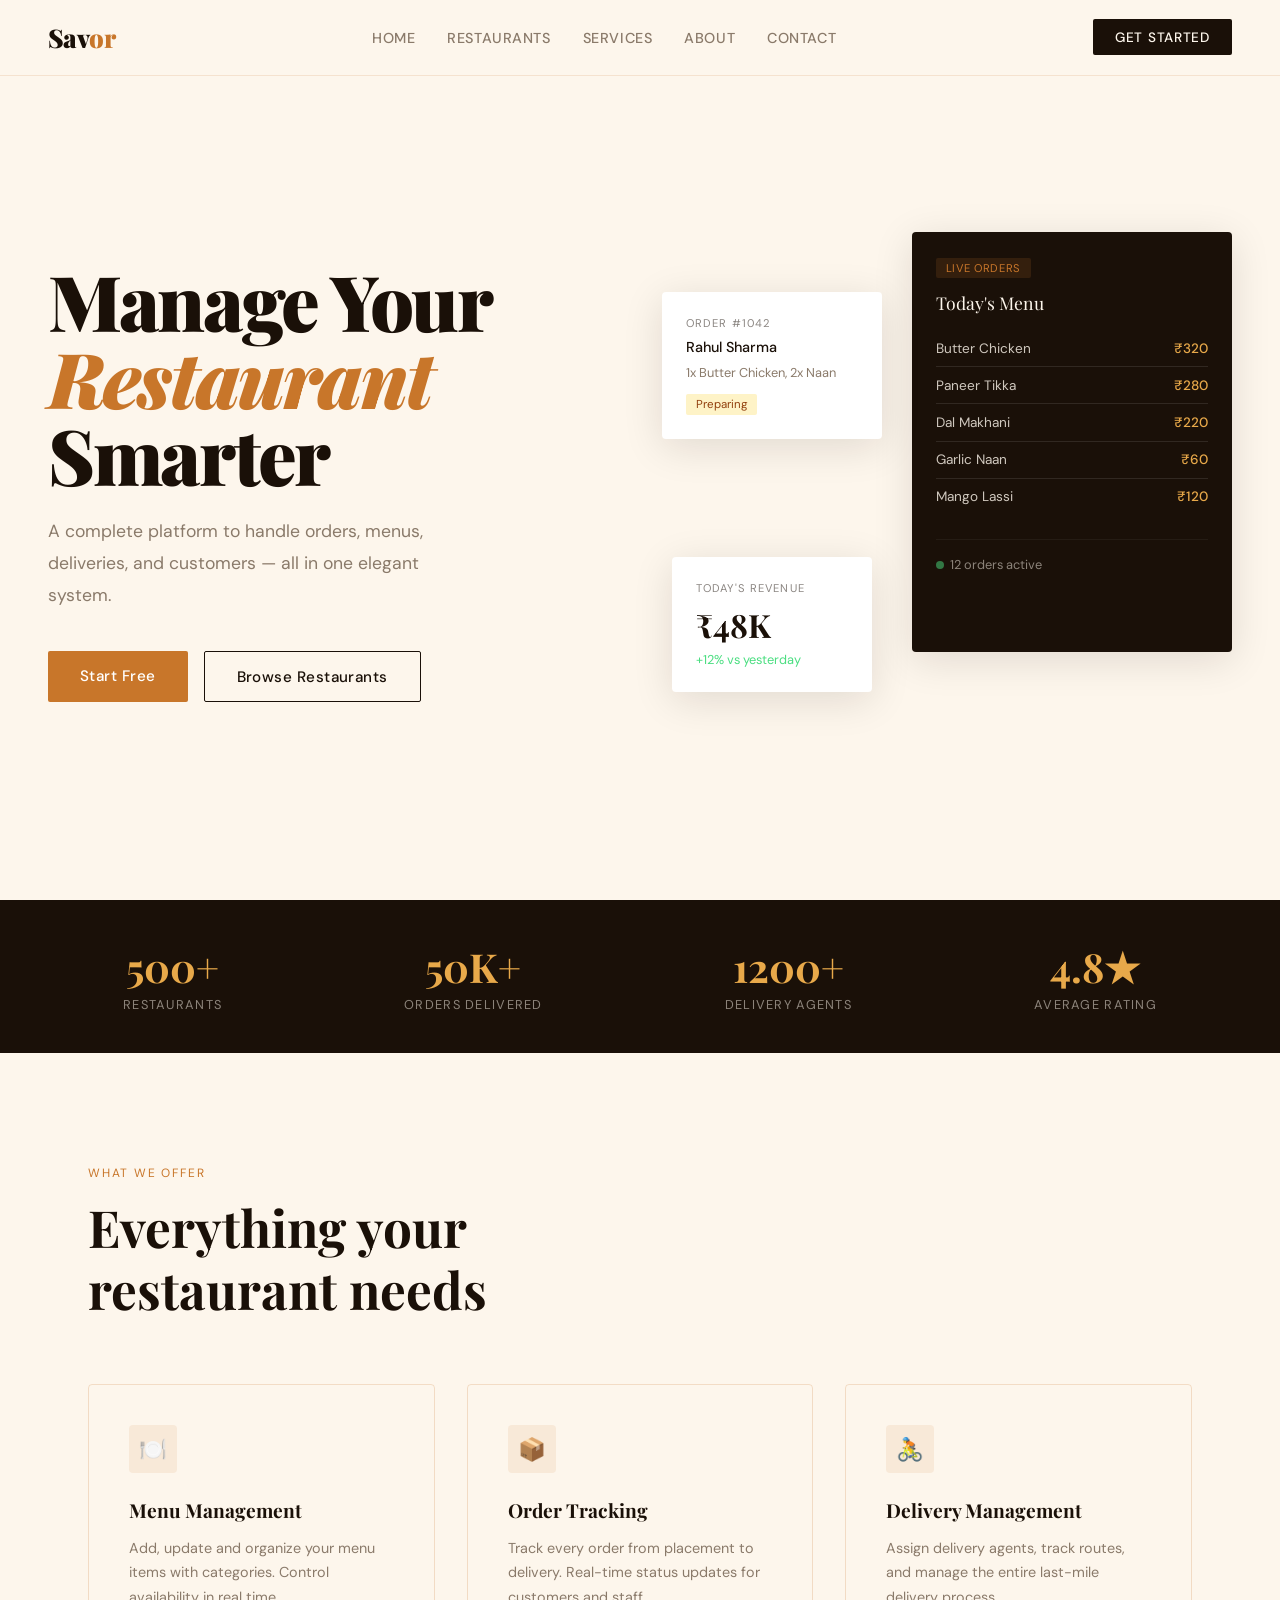
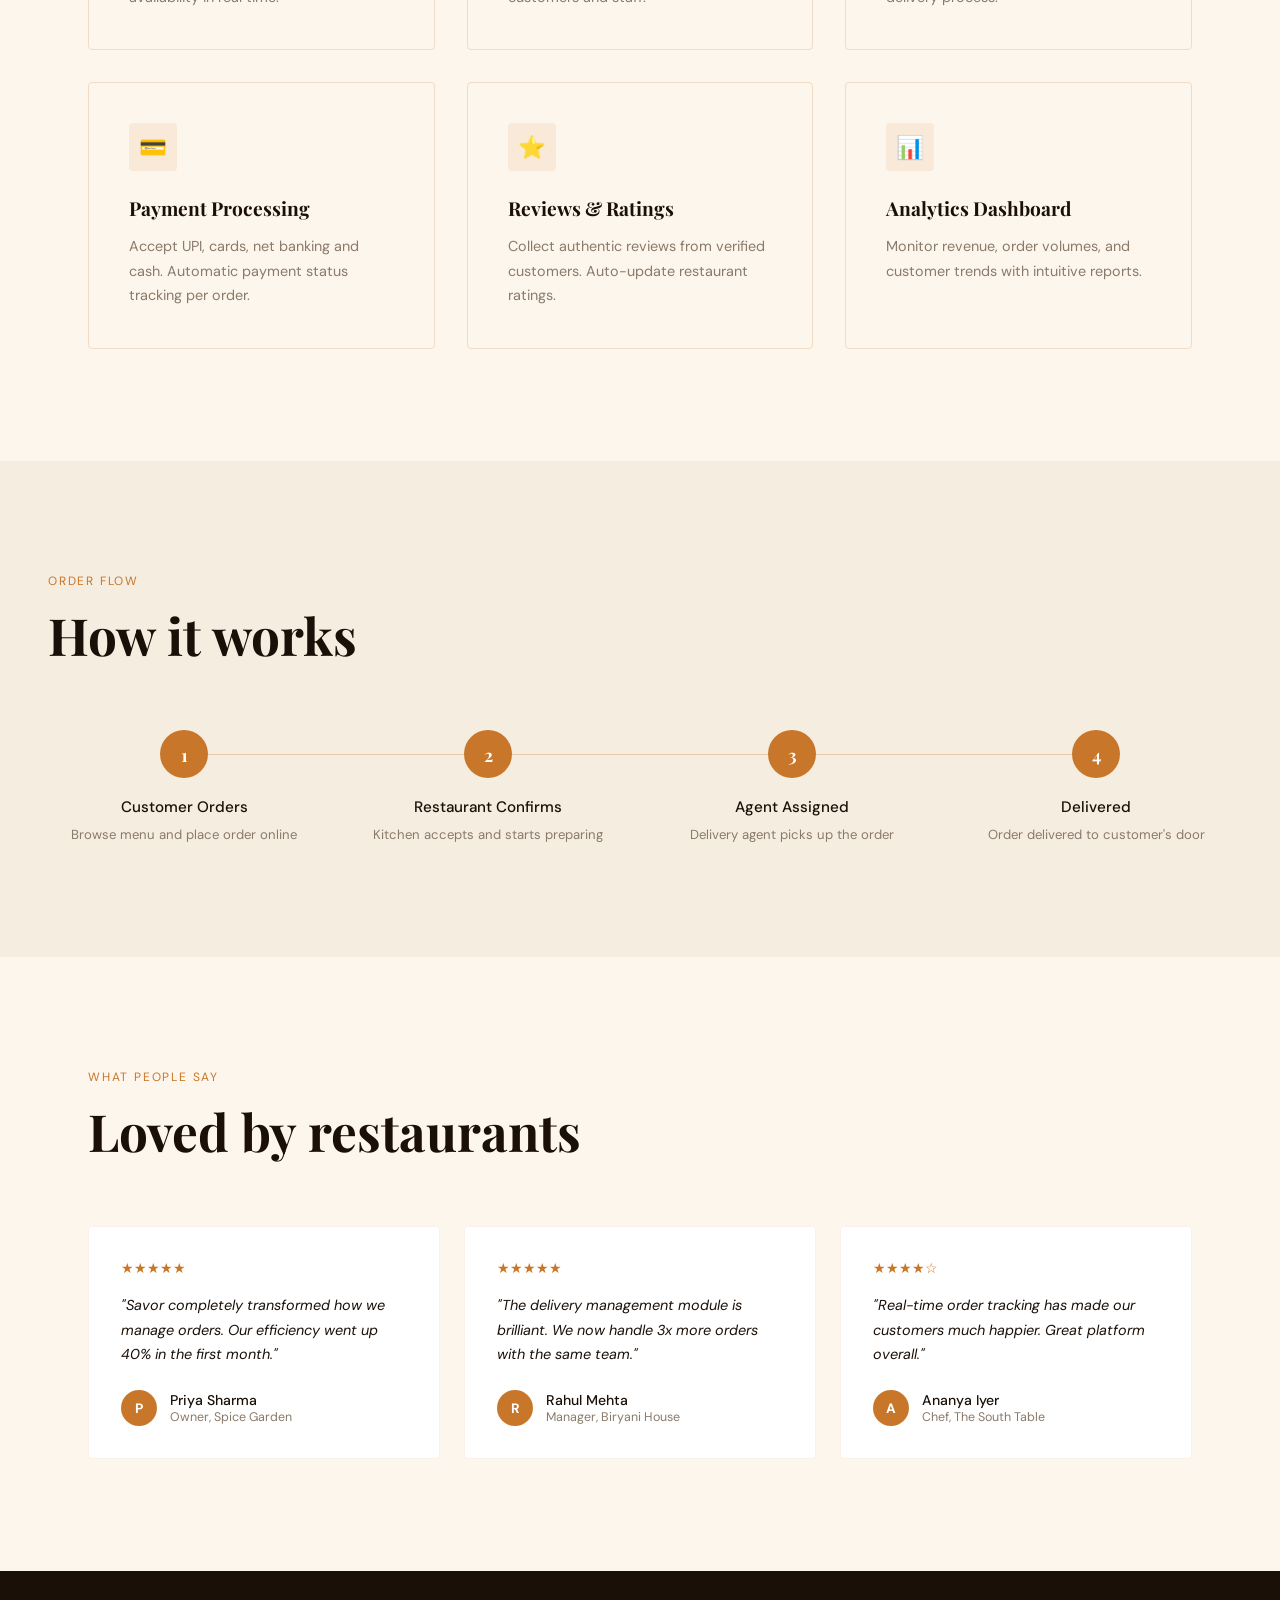
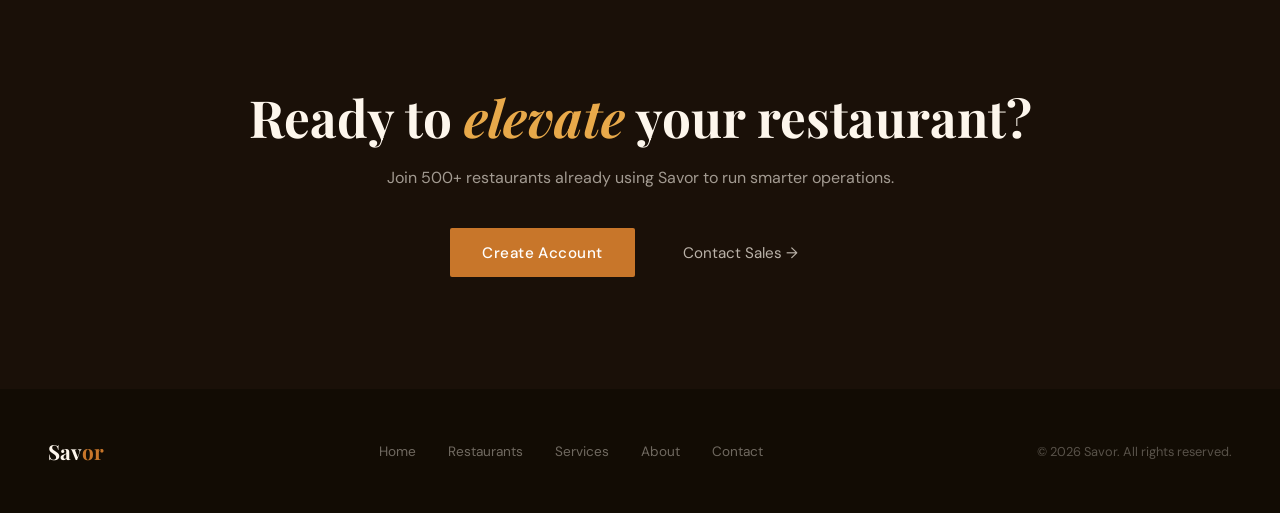
==== restaurant/src/main/resources/static/index.html @ 59500371 "Added UI." ====
<!DOCTYPE html>
<html lang="en">
<head>
<meta charset="UTF-8">
<meta name="viewport" content="width=device-width, initial-scale=1.0">
<title>Savor — Restaurant Management</title>
<link href="https://fonts.googleapis.com/css2?family=Playfair+Display:wght@400;700;900&family=DM+Sans:wght@300;400;500&display=swap" rel="stylesheet">
<style>
*{margin:0;padding:0;box-sizing:border-box}
:root{
  --cream:#FDF6EC;--dark:#1A1008;--amber:#C8762A;--amber-light:#E8A94A;
  --rust:#8B3A1A;--sage:#4A6741;--warm-gray:#8A7A6A;
  --font-display:'Playfair Display',serif;--font-body:'DM Sans',sans-serif;
}
html{scroll-behavior:smooth}
body{background:var(--cream);color:var(--dark);font-family:var(--font-body);overflow-x:hidden}

/* NAV */
nav{position:fixed;top:0;left:0;right:0;z-index:100;padding:1.2rem 3rem;display:flex;justify-content:space-between;align-items:center;background:rgba(253,246,236,0.92);backdrop-filter:blur(12px);border-bottom:1px solid rgba(200,118,42,0.15)}
.nav-logo{font-family:var(--font-display);font-size:1.6rem;font-weight:900;color:var(--dark);letter-spacing:-0.02em}
.nav-logo span{color:var(--amber)}
.nav-links{display:flex;gap:2rem;list-style:none}
.nav-links a{text-decoration:none;color:var(--warm-gray);font-size:0.9rem;font-weight:500;letter-spacing:0.04em;text-transform:uppercase;transition:color 0.2s}
.nav-links a:hover{color:var(--amber)}
.nav-cta{background:var(--dark);color:var(--cream);padding:0.6rem 1.4rem;border-radius:2px;font-size:0.85rem;font-weight:500;text-decoration:none;letter-spacing:0.05em;text-transform:uppercase;transition:background 0.2s}
.nav-cta:hover{background:var(--amber)}

/* HERO */
.hero{min-height:100vh;display:grid;grid-template-columns:1fr 1fr;padding:8rem 3rem 4rem;gap:4rem;align-items:center}
.hero-text h1{font-family:var(--font-display);font-size:clamp(3rem,6vw,5.5rem);font-weight:900;line-height:1.0;letter-spacing:-0.03em;margin-bottom:1.5rem}
.hero-text h1 em{font-style:italic;color:var(--amber);display:block}
.hero-text p{color:var(--warm-gray);font-size:1.1rem;line-height:1.8;max-width:420px;margin-bottom:2.5rem}
.hero-btns{display:flex;gap:1rem}
.btn-primary{background:var(--amber);color:white;padding:0.9rem 2rem;border-radius:2px;text-decoration:none;font-weight:500;letter-spacing:0.03em;font-size:0.95rem;transition:background 0.2s}
.btn-primary:hover{background:var(--rust)}
.btn-outline{border:1.5px solid var(--dark);color:var(--dark);padding:0.9rem 2rem;border-radius:2px;text-decoration:none;font-weight:500;letter-spacing:0.03em;font-size:0.95rem;transition:all 0.2s}
.btn-outline:hover{background:var(--dark);color:var(--cream)}
.hero-visual{position:relative;height:500px}
.hero-card{position:absolute;background:white;border-radius:4px;padding:1.5rem;box-shadow:0 8px 40px rgba(26,16,8,0.12)}
.hero-card.main{top:0;right:0;width:320px;height:420px;background:var(--dark);color:var(--cream)}
.hero-card.stat{bottom:40px;left:0;width:200px}
.hero-card.order{top:60px;left:-10px;width:220px}
.card-label{font-size:0.7rem;text-transform:uppercase;letter-spacing:0.1em;opacity:0.5;margin-bottom:0.5rem}
.card-value{font-family:var(--font-display);font-size:2rem;font-weight:700}
.card-tag{display:inline-block;background:rgba(200,118,42,0.15);color:var(--amber);font-size:0.7rem;padding:0.2rem 0.6rem;border-radius:2px;margin-bottom:0.8rem;letter-spacing:0.06em;text-transform:uppercase}
.menu-preview{margin-top:1rem}
.menu-item-p{display:flex;justify-content:space-between;align-items:center;padding:0.6rem 0;border-bottom:1px solid rgba(255,255,255,0.1)}
.menu-item-p:last-child{border-bottom:none}
.m-name{font-size:0.85rem;opacity:0.8}
.m-price{font-size:0.85rem;color:var(--amber-light);font-weight:500}
.status-dot{width:8px;height:8px;border-radius:50%;background:#4ade80;display:inline-block;margin-right:0.4rem}

/* STATS BAR */
.stats-bar{background:var(--dark);padding:2.5rem 3rem;display:flex;justify-content:space-around;gap:2rem}
.stat-item{text-align:center;color:var(--cream)}
.stat-num{font-family:var(--font-display);font-size:2.5rem;font-weight:700;color:var(--amber-light)}
.stat-label{font-size:0.8rem;text-transform:uppercase;letter-spacing:0.1em;opacity:0.5;margin-top:0.2rem}

/* FEATURES */
.features{padding:7rem 3rem;max-width:1200px;margin:0 auto}
.section-tag{font-size:0.75rem;text-transform:uppercase;letter-spacing:0.15em;color:var(--amber);margin-bottom:1rem}
.section-title{font-family:var(--font-display);font-size:clamp(2rem,4vw,3.2rem);font-weight:700;margin-bottom:4rem;max-width:500px;line-height:1.2}
.features-grid{display:grid;grid-template-columns:repeat(3,1fr);gap:2rem}
.feature-card{padding:2.5rem;border:1px solid rgba(200,118,42,0.2);border-radius:4px;transition:border-color 0.3s,transform 0.3s}
.feature-card:hover{border-color:var(--amber);transform:translateY(-4px)}
.feature-icon{width:48px;height:48px;background:rgba(200,118,42,0.1);border-radius:4px;display:flex;align-items:center;justify-content:center;margin-bottom:1.5rem;font-size:1.4rem}
.feature-title{font-family:var(--font-display);font-size:1.2rem;font-weight:700;margin-bottom:0.8rem}
.feature-desc{color:var(--warm-gray);font-size:0.9rem;line-height:1.7}

/* HOW IT WORKS */
.how{background:#F5EDE0;padding:7rem 3rem}
.how-inner{max-width:1200px;margin:0 auto}
.steps{display:grid;grid-template-columns:repeat(4,1fr);gap:2rem;margin-top:4rem;position:relative}
.steps::before{content:'';position:absolute;top:24px;left:10%;right:10%;height:1px;background:rgba(200,118,42,0.3);z-index:0}
.step{text-align:center;position:relative;z-index:1}
.step-num{width:48px;height:48px;border-radius:50%;background:var(--amber);color:white;font-family:var(--font-display);font-weight:700;font-size:1.1rem;display:flex;align-items:center;justify-content:center;margin:0 auto 1.2rem}
.step-title{font-weight:500;margin-bottom:0.4rem;font-size:0.95rem}
.step-desc{color:var(--warm-gray);font-size:0.82rem;line-height:1.6}

/* TESTIMONIALS */
.testimonials{padding:7rem 3rem;max-width:1200px;margin:0 auto}
.testi-grid{display:grid;grid-template-columns:repeat(3,1fr);gap:1.5rem;margin-top:4rem}
.testi-card{background:white;padding:2rem;border-radius:4px;border:1px solid rgba(200,118,42,0.1)}
.stars{color:var(--amber);font-size:0.9rem;margin-bottom:1rem}
.testi-text{color:var(--dark);font-size:0.9rem;line-height:1.7;margin-bottom:1.5rem;font-style:italic}
.testi-author{display:flex;align-items:center;gap:0.8rem}
.testi-avatar{width:36px;height:36px;border-radius:50%;background:var(--amber);display:flex;align-items:center;justify-content:center;color:white;font-weight:700;font-size:0.85rem}
.testi-name{font-weight:500;font-size:0.88rem}
.testi-role{color:var(--warm-gray);font-size:0.78rem}

/* CTA */
.cta-section{background:var(--dark);padding:7rem 3rem;text-align:center}
.cta-section h2{font-family:var(--font-display);font-size:clamp(2rem,4vw,3.5rem);color:var(--cream);margin-bottom:1rem}
.cta-section h2 em{color:var(--amber-light);font-style:italic}
.cta-section p{color:rgba(253,246,236,0.6);margin-bottom:2.5rem;font-size:1rem}
.cta-btns{display:flex;gap:1rem;justify-content:center}

/* FOOTER */
footer{background:#120C04;padding:3rem;display:flex;justify-content:space-between;align-items:center}
.footer-logo{font-family:var(--font-display);font-size:1.3rem;font-weight:700;color:var(--cream)}
.footer-logo span{color:var(--amber)}
.footer-links{display:flex;gap:2rem}
.footer-links a{color:rgba(253,246,236,0.4);text-decoration:none;font-size:0.85rem;transition:color 0.2s}
.footer-links a:hover{color:var(--amber)}
.footer-copy{color:rgba(253,246,236,0.3);font-size:0.8rem}

@keyframes fadeUp{from{opacity:0;transform:translateY(30px)}to{opacity:1;transform:translateY(0)}}
.hero-text{animation:fadeUp 0.8s ease forwards}
.hero-visual{animation:fadeUp 0.8s 0.2s ease forwards;opacity:0}
</style>
</head>
<body>

<nav>
  <div class="nav-logo">Sav<span>or</span></div>
  <ul class="nav-links">
    <li><a href="index.html">Home</a></li>
    <li><a href="restaurants.html">Restaurants</a></li>
    <li><a href="services.html">Services</a></li>
    <li><a href="about.html">About</a></li>
    <li><a href="contact.html">Contact</a></li>
  </ul>
  <a href="register.html" class="nav-cta">Get Started</a>
</nav>

<section class="hero">
  <div class="hero-text">
    <h1>Manage Your <em>Restaurant</em> Smarter</h1>
    <p>A complete platform to handle orders, menus, deliveries, and customers — all in one elegant system.</p>
    <div class="hero-btns">
      <a href="register.html" class="btn-primary">Start Free</a>
      <a href="restaurants.html" class="btn-outline">Browse Restaurants</a>
    </div>
  </div>
  <div class="hero-visual">
    <div class="hero-card main">
      <div class="card-tag">Live Orders</div>
      <div style="font-family:'Playfair Display',serif;font-size:1.1rem;margin-bottom:1rem">Today's Menu</div>
      <div class="menu-preview">
        <div class="menu-item-p"><span class="m-name">Butter Chicken</span><span class="m-price">₹320</span></div>
        <div class="menu-item-p"><span class="m-name">Paneer Tikka</span><span class="m-price">₹280</span></div>
        <div class="menu-item-p"><span class="m-name">Dal Makhani</span><span class="m-price">₹220</span></div>
        <div class="menu-item-p"><span class="m-name">Garlic Naan</span><span class="m-price">₹60</span></div>
        <div class="menu-item-p"><span class="m-name">Mango Lassi</span><span class="m-price">₹120</span></div>
      </div>
      <div style="margin-top:1.5rem;padding-top:1rem;border-top:1px solid rgba(255,255,255,0.1);font-size:0.8rem;opacity:0.5"><span class="status-dot"></span>12 orders active</div>
    </div>
    <div class="hero-card stat">
      <div class="card-label">Today's Revenue</div>
      <div class="card-value">₹48K</div>
      <div style="font-size:0.8rem;color:#4ade80;margin-top:0.3rem">+12% vs yesterday</div>
    </div>
    <div class="hero-card order">
      <div class="card-label">Order #1042</div>
      <div style="font-size:0.9rem;font-weight:500;margin-bottom:0.5rem">Rahul Sharma</div>
      <div style="font-size:0.8rem;color:var(--warm-gray)">1x Butter Chicken, 2x Naan</div>
      <div style="margin-top:0.8rem;display:inline-block;background:#FEF3C7;color:#92400E;font-size:0.72rem;padding:0.2rem 0.6rem;border-radius:2px">Preparing</div>
    </div>
  </div>
</section>

<div class="stats-bar">
  <div class="stat-item"><div class="stat-num">500+</div><div class="stat-label">Restaurants</div></div>
  <div class="stat-item"><div class="stat-num">50K+</div><div class="stat-label">Orders Delivered</div></div>
  <div class="stat-item"><div class="stat-num">1200+</div><div class="stat-label">Delivery Agents</div></div>
  <div class="stat-item"><div class="stat-num">4.8★</div><div class="stat-label">Average Rating</div></div>
</div>

<section class="features">
  <div class="section-tag">What We Offer</div>
  <h2 class="section-title">Everything your restaurant needs</h2>
  <div class="features-grid">
    <div class="feature-card">
      <div class="feature-icon">🍽️</div>
      <div class="feature-title">Menu Management</div>
      <p class="feature-desc">Add, update and organize your menu items with categories. Control availability in real time.</p>
    </div>
    <div class="feature-card">
      <div class="feature-icon">📦</div>
      <div class="feature-title">Order Tracking</div>
      <p class="feature-desc">Track every order from placement to delivery. Real-time status updates for customers and staff.</p>
    </div>
    <div class="feature-card">
      <div class="feature-icon">🚴</div>
      <div class="feature-title">Delivery Management</div>
      <p class="feature-desc">Assign delivery agents, track routes, and manage the entire last-mile delivery process.</p>
    </div>
    <div class="feature-card">
      <div class="feature-icon">💳</div>
      <div class="feature-title">Payment Processing</div>
      <p class="feature-desc">Accept UPI, cards, net banking and cash. Automatic payment status tracking per order.</p>
    </div>
    <div class="feature-card">
      <div class="feature-icon">⭐</div>
      <div class="feature-title">Reviews & Ratings</div>
      <p class="feature-desc">Collect authentic reviews from verified customers. Auto-update restaurant ratings.</p>
    </div>
    <div class="feature-card">
      <div class="feature-icon">📊</div>
      <div class="feature-title">Analytics Dashboard</div>
      <p class="feature-desc">Monitor revenue, order volumes, and customer trends with intuitive reports.</p>
    </div>
  </div>
</section>

<section class="how">
  <div class="how-inner">
    <div class="section-tag">Order Flow</div>
    <h2 class="section-title">How it works</h2>
    <div class="steps">
      <div class="step"><div class="step-num">1</div><div class="step-title">Customer Orders</div><p class="step-desc">Browse menu and place order online</p></div>
      <div class="step"><div class="step-num">2</div><div class="step-title">Restaurant Confirms</div><p class="step-desc">Kitchen accepts and starts preparing</p></div>
      <div class="step"><div class="step-num">3</div><div class="step-title">Agent Assigned</div><p class="step-desc">Delivery agent picks up the order</p></div>
      <div class="step"><div class="step-num">4</div><div class="step-title">Delivered</div><p class="step-desc">Order delivered to customer's door</p></div>
    </div>
  </div>
</section>

<section class="testimonials">
  <div class="section-tag">What People Say</div>
  <h2 class="section-title">Loved by restaurants</h2>
  <div class="testi-grid">
    <div class="testi-card">
      <div class="stars">★★★★★</div>
      <p class="testi-text">"Savor completely transformed how we manage orders. Our efficiency went up 40% in the first month."</p>
      <div class="testi-author"><div class="testi-avatar">P</div><div><div class="testi-name">Priya Sharma</div><div class="testi-role">Owner, Spice Garden</div></div></div>
    </div>
    <div class="testi-card">
      <div class="stars">★★★★★</div>
      <p class="testi-text">"The delivery management module is brilliant. We now handle 3x more orders with the same team."</p>
      <div class="testi-author"><div class="testi-avatar">R</div><div><div class="testi-name">Rahul Mehta</div><div class="testi-role">Manager, Biryani House</div></div></div>
    </div>
    <div class="testi-card">
      <div class="stars">★★★★☆</div>
      <p class="testi-text">"Real-time order tracking has made our customers much happier. Great platform overall."</p>
      <div class="testi-author"><div class="testi-avatar">A</div><div><div class="testi-name">Ananya Iyer</div><div class="testi-role">Chef, The South Table</div></div></div>
    </div>
  </div>
</section>

<section class="cta-section">
  <h2>Ready to <em>elevate</em> your restaurant?</h2>
  <p>Join 500+ restaurants already using Savor to run smarter operations.</p>
  <div class="cta-btns">
    <a href="register.html" class="btn-primary">Create Account</a>
    <a href="contact.html" style="color:rgba(253,246,236,0.7);padding:0.9rem 2rem;text-decoration:none;font-size:0.95rem">Contact Sales →</a>
  </div>
</section>

<footer>
  <div class="footer-logo">Sav<span>or</span></div>
  <div class="footer-links">
    <a href="index.html">Home</a>
    <a href="restaurants.html">Restaurants</a>
    <a href="services.html">Services</a>
    <a href="about.html">About</a>
    <a href="contact.html">Contact</a>
  </div>
  <div class="footer-copy">© 2026 Savor. All rights reserved.</div>
</footer>

</body>
</html>
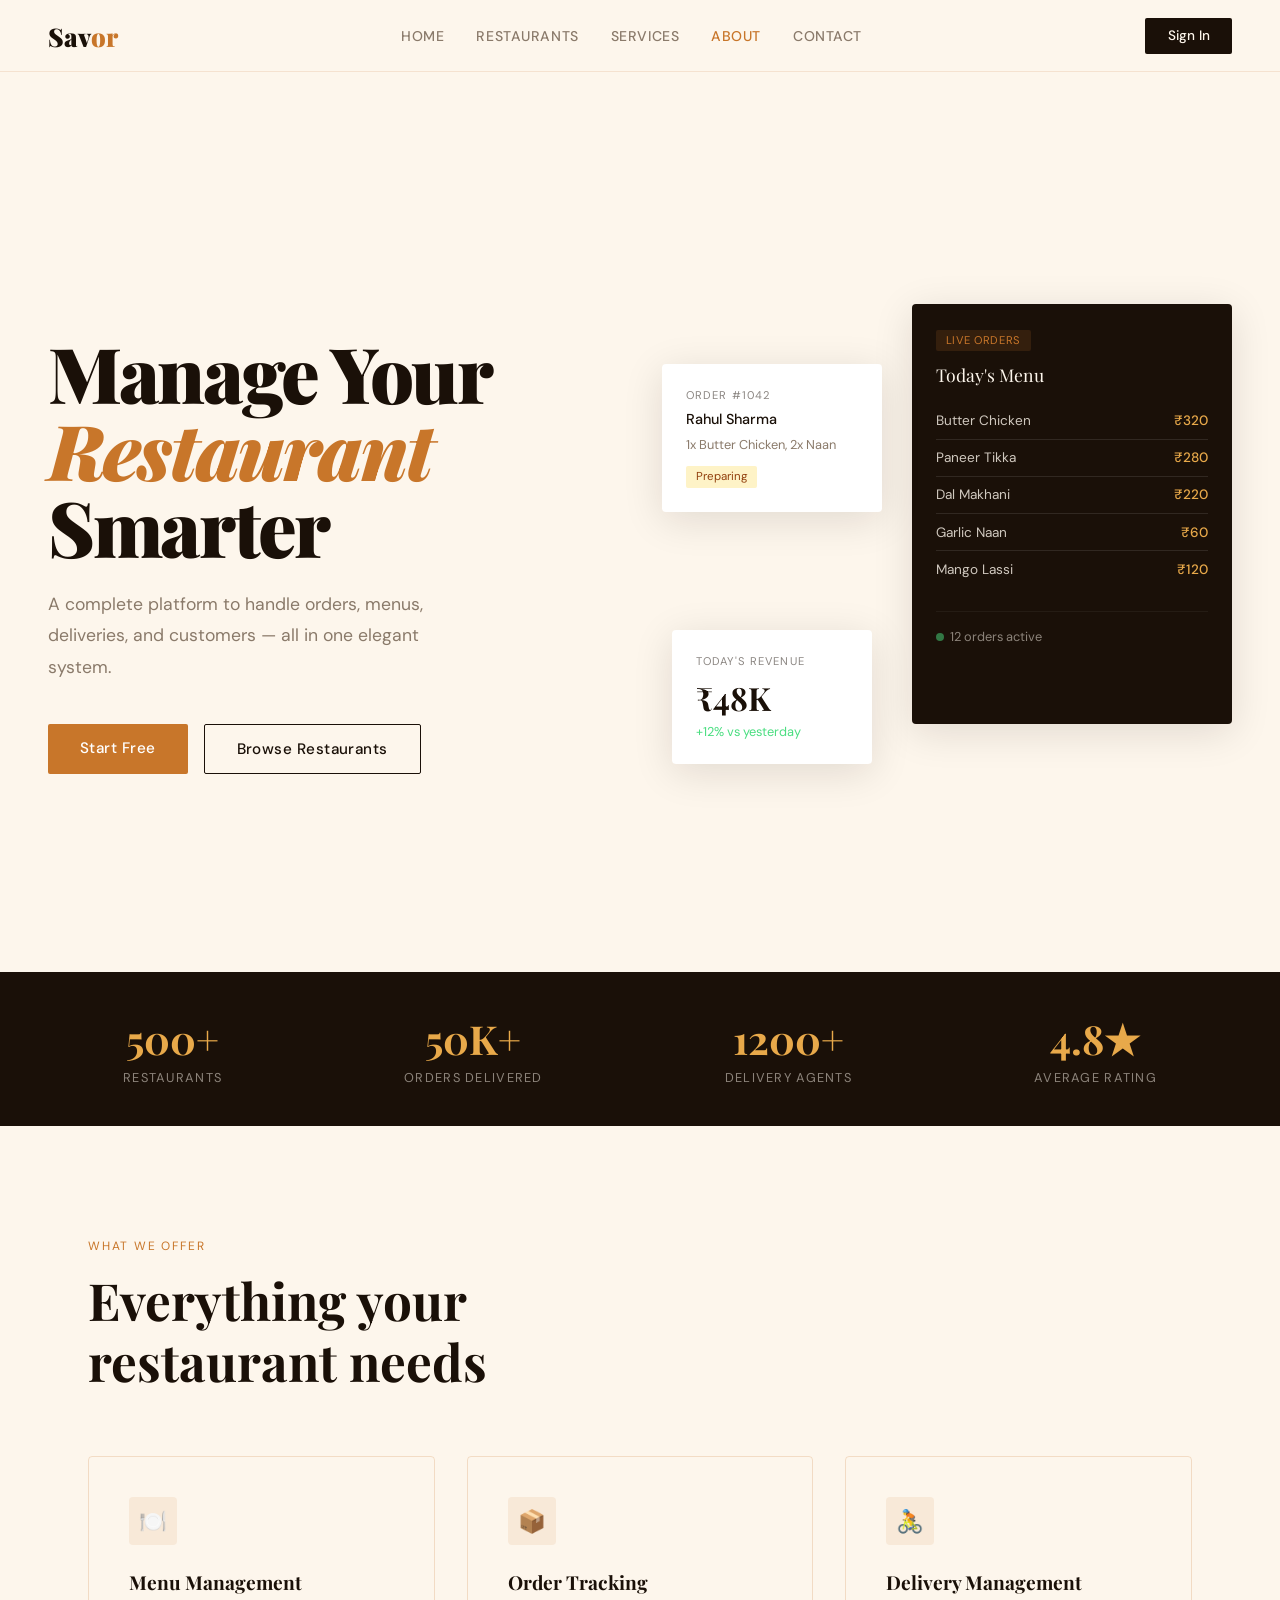
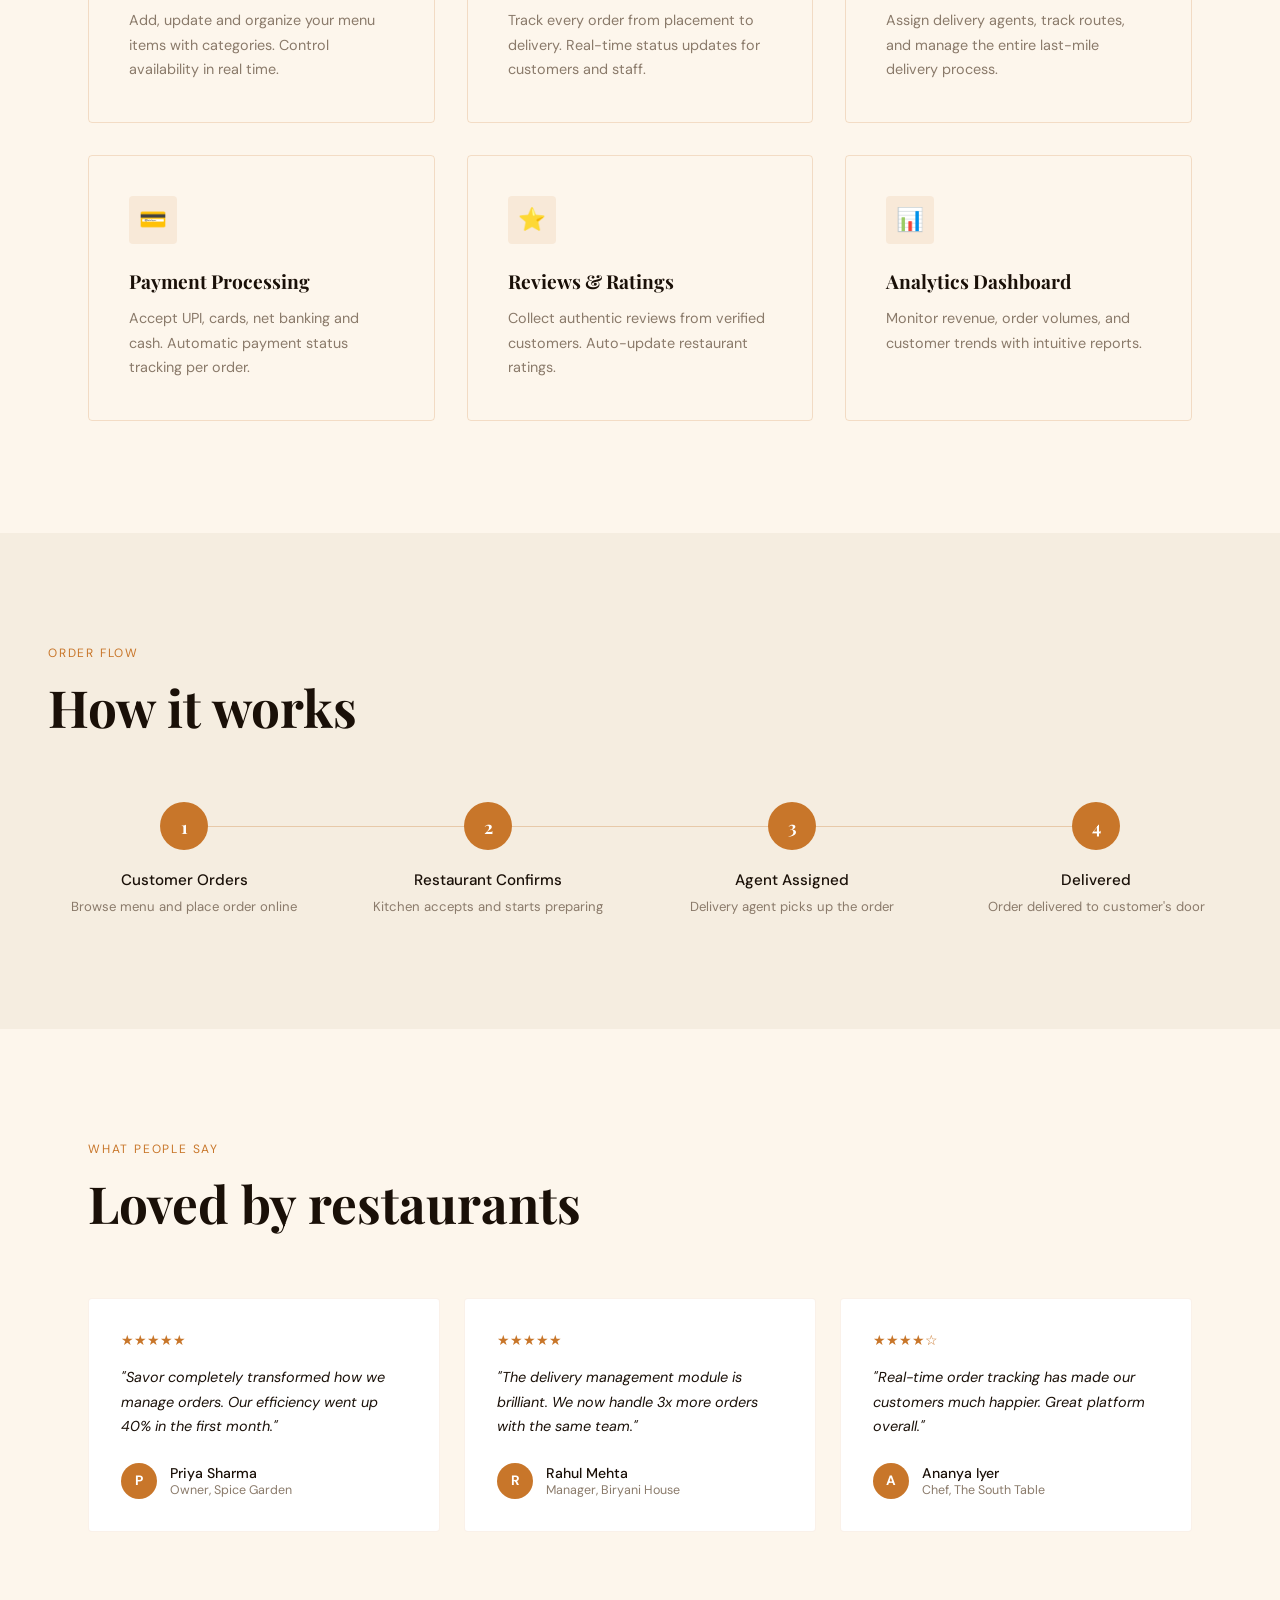
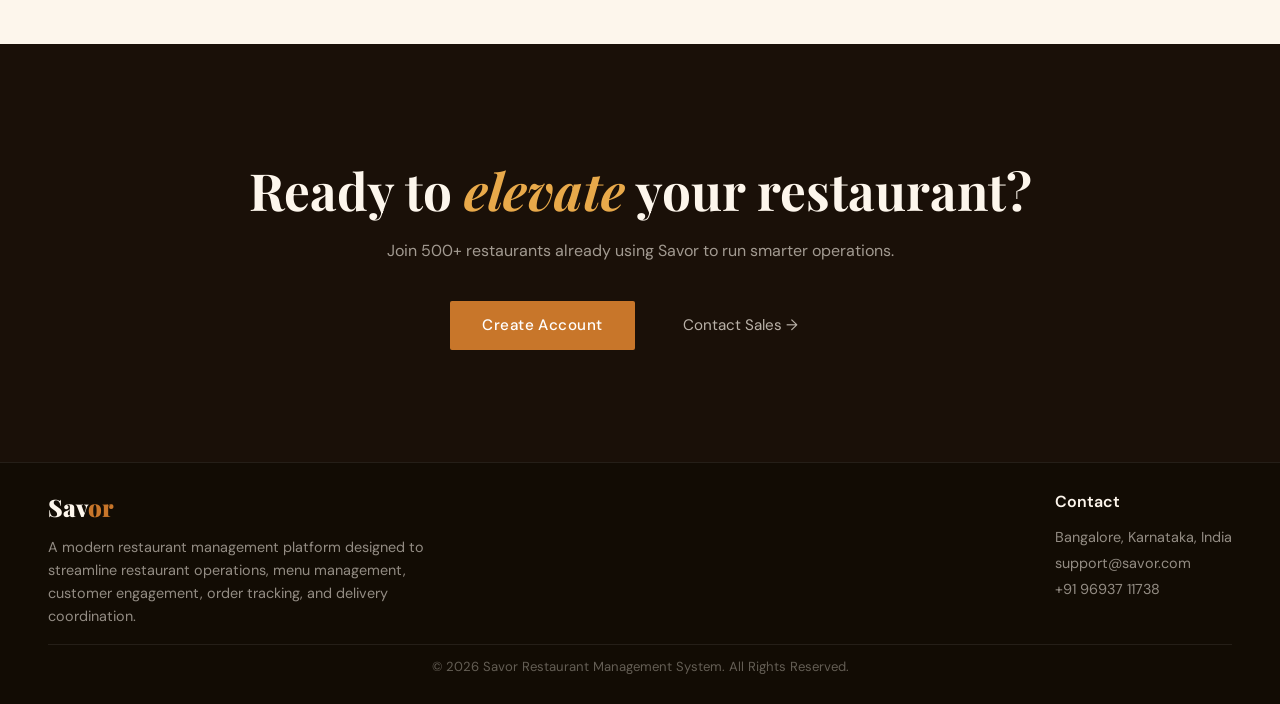
==== commit ea738690: "Revised some features." ====
--- a/restaurant/src/main/resources/static/index.html
+++ b/restaurant/src/main/resources/static/index.html
@@ -96,13 +96,7 @@
 .cta-btns{display:flex;gap:1rem;justify-content:center}
 
 /* FOOTER */
-footer{background:#120C04;padding:3rem;display:flex;justify-content:space-between;align-items:center}
-.footer-logo{font-family:var(--font-display);font-size:1.3rem;font-weight:700;color:var(--cream)}
-.footer-logo span{color:var(--amber)}
-.footer-links{display:flex;gap:2rem}
-.footer-links a{color:rgba(253,246,236,0.4);text-decoration:none;font-size:0.85rem;transition:color 0.2s}
-.footer-links a:hover{color:var(--amber)}
-.footer-copy{color:rgba(253,246,236,0.3);font-size:0.8rem}
+
 
 @keyframes fadeUp{from{opacity:0;transform:translateY(30px)}to{opacity:1;transform:translateY(0)}}
 .hero-text{animation:fadeUp 0.8s ease forwards}
@@ -111,25 +105,18 @@
 </head>
 <body>
 
-<nav>
-  <div class="nav-logo">Sav<span>or</span></div>
-  <ul class="nav-links">
-    <li><a href="index.html">Home</a></li>
-    <li><a href="restaurants.html">Restaurants</a></li>
-    <li><a href="services.html">Services</a></li>
-    <li><a href="about.html">About</a></li>
-    <li><a href="contact.html">Contact</a></li>
-  </ul>
-  <a href="register.html" class="nav-cta">Get Started</a>
-</nav>
+
 
 <section class="hero">
   <div class="hero-text">
     <h1>Manage Your <em>Restaurant</em> Smarter</h1>
     <p>A complete platform to handle orders, menus, deliveries, and customers — all in one elegant system.</p>
     <div class="hero-btns">
-      <a href="register.html" class="btn-primary">Start Free</a>
+	  <a id="start-free-btn" href="register.html" class="btn-primary">
+    Start Free
+</a>
       <a href="restaurants.html" class="btn-outline">Browse Restaurants</a>
+      
     </div>
   </div>
   <div class="hero-visual">
@@ -242,22 +229,54 @@
   <h2>Ready to <em>elevate</em> your restaurant?</h2>
   <p>Join 500+ restaurants already using Savor to run smarter operations.</p>
   <div class="cta-btns">
-    <a href="register.html" class="btn-primary">Create Account</a>
+	<a id="create-account-btn" href="register.html" class="btn-primary">
+    Create Account
+</a>
     <a href="contact.html" style="color:rgba(253,246,236,0.7);padding:0.9rem 2rem;text-decoration:none;font-size:0.95rem">Contact Sales →</a>
   </div>
 </section>
 
-<footer>
-  <div class="footer-logo">Sav<span>or</span></div>
-  <div class="footer-links">
-    <a href="index.html">Home</a>
-    <a href="restaurants.html">Restaurants</a>
-    <a href="services.html">Services</a>
-    <a href="about.html">About</a>
-    <a href="contact.html">Contact</a>
-  </div>
-  <div class="footer-copy">© 2026 Savor. All rights reserved.</div>
-</footer>
-
+
+
+
+<script src="shared.js"></script>
+
+<script>
+document.addEventListener('DOMContentLoaded', () => {
+    const createBtn = document.getElementById('create-account-btn');
+    const user = getUser();
+
+    if (user && createBtn) {
+        createBtn.style.display = 'none';
+    }
+});
+</script>
+
+<script>
+document.addEventListener('DOMContentLoaded', () => {
+    const btn = document.getElementById('start-free-btn');
+    const user = getUser();
+
+    if (user) {
+        btn.style.display = 'none';
+    } else {
+        btn.href = 'login.html';   // go to login instead of register
+    }
+});
+</script>
+
+<script>
+document.body.insertAdjacentHTML(
+    'afterbegin',
+    getNav('about.html')
+);
+
+document.body.insertAdjacentHTML(
+    'beforeend',
+    getFooter()
+);
+
+renderNavUser();
+</script>
 </body>
 </html>
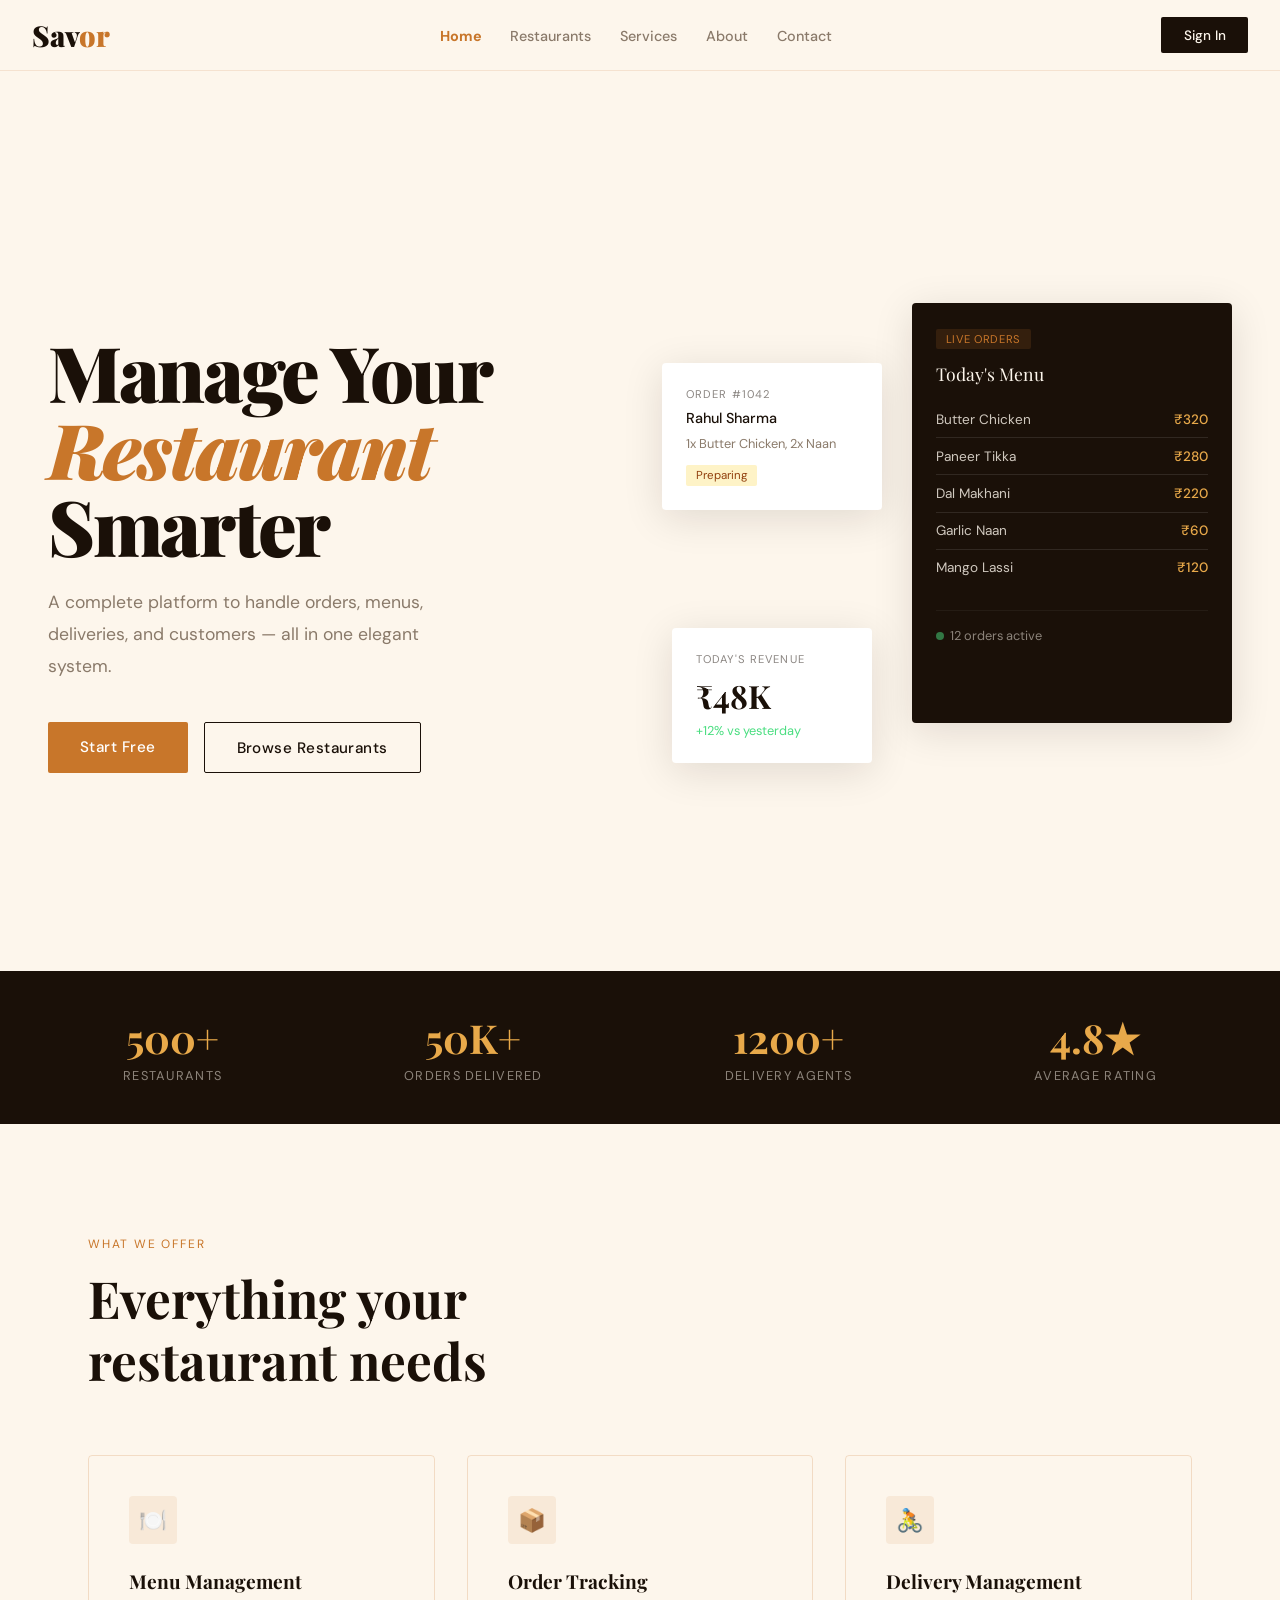
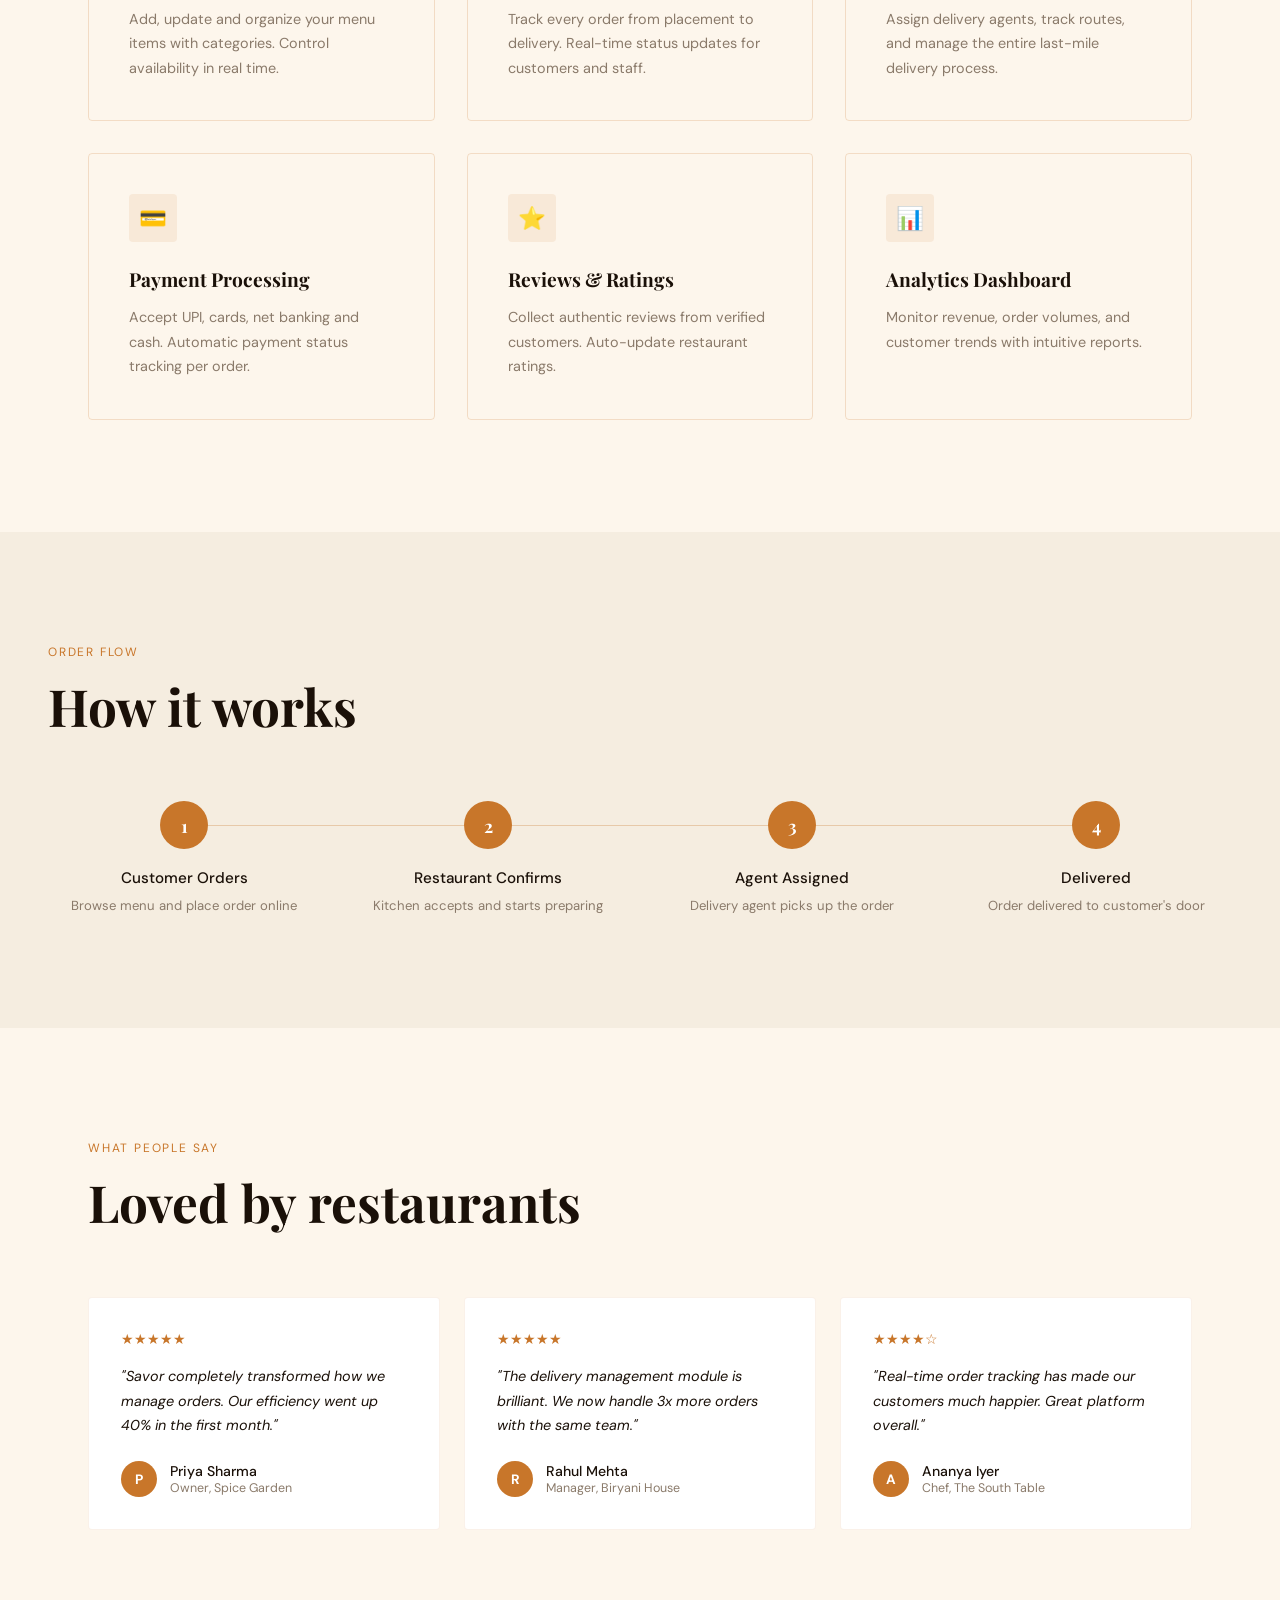
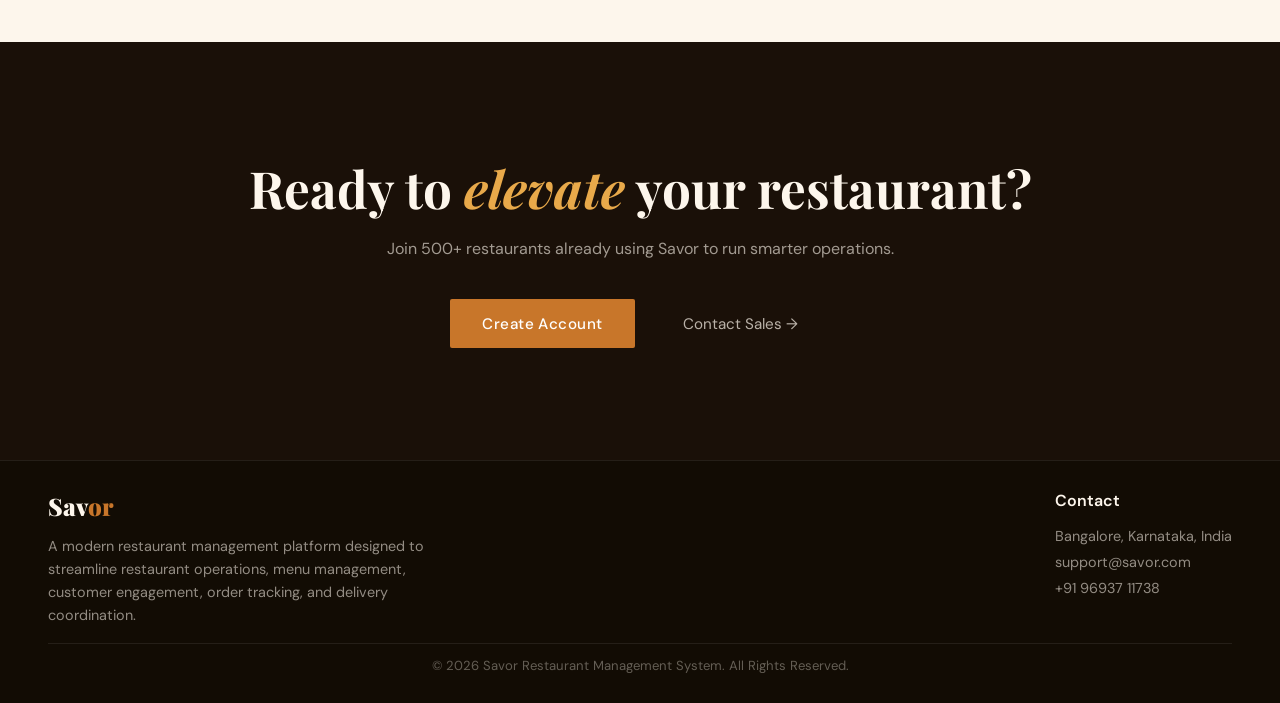
==== commit 509972da: "Revised Security." ====
--- a/restaurant/src/main/resources/static/index.html
+++ b/restaurant/src/main/resources/static/index.html
@@ -268,7 +268,7 @@
 <script>
 document.body.insertAdjacentHTML(
     'afterbegin',
-    getNav('about.html')
+    getNav('index.html')
 );
 
 document.body.insertAdjacentHTML(
